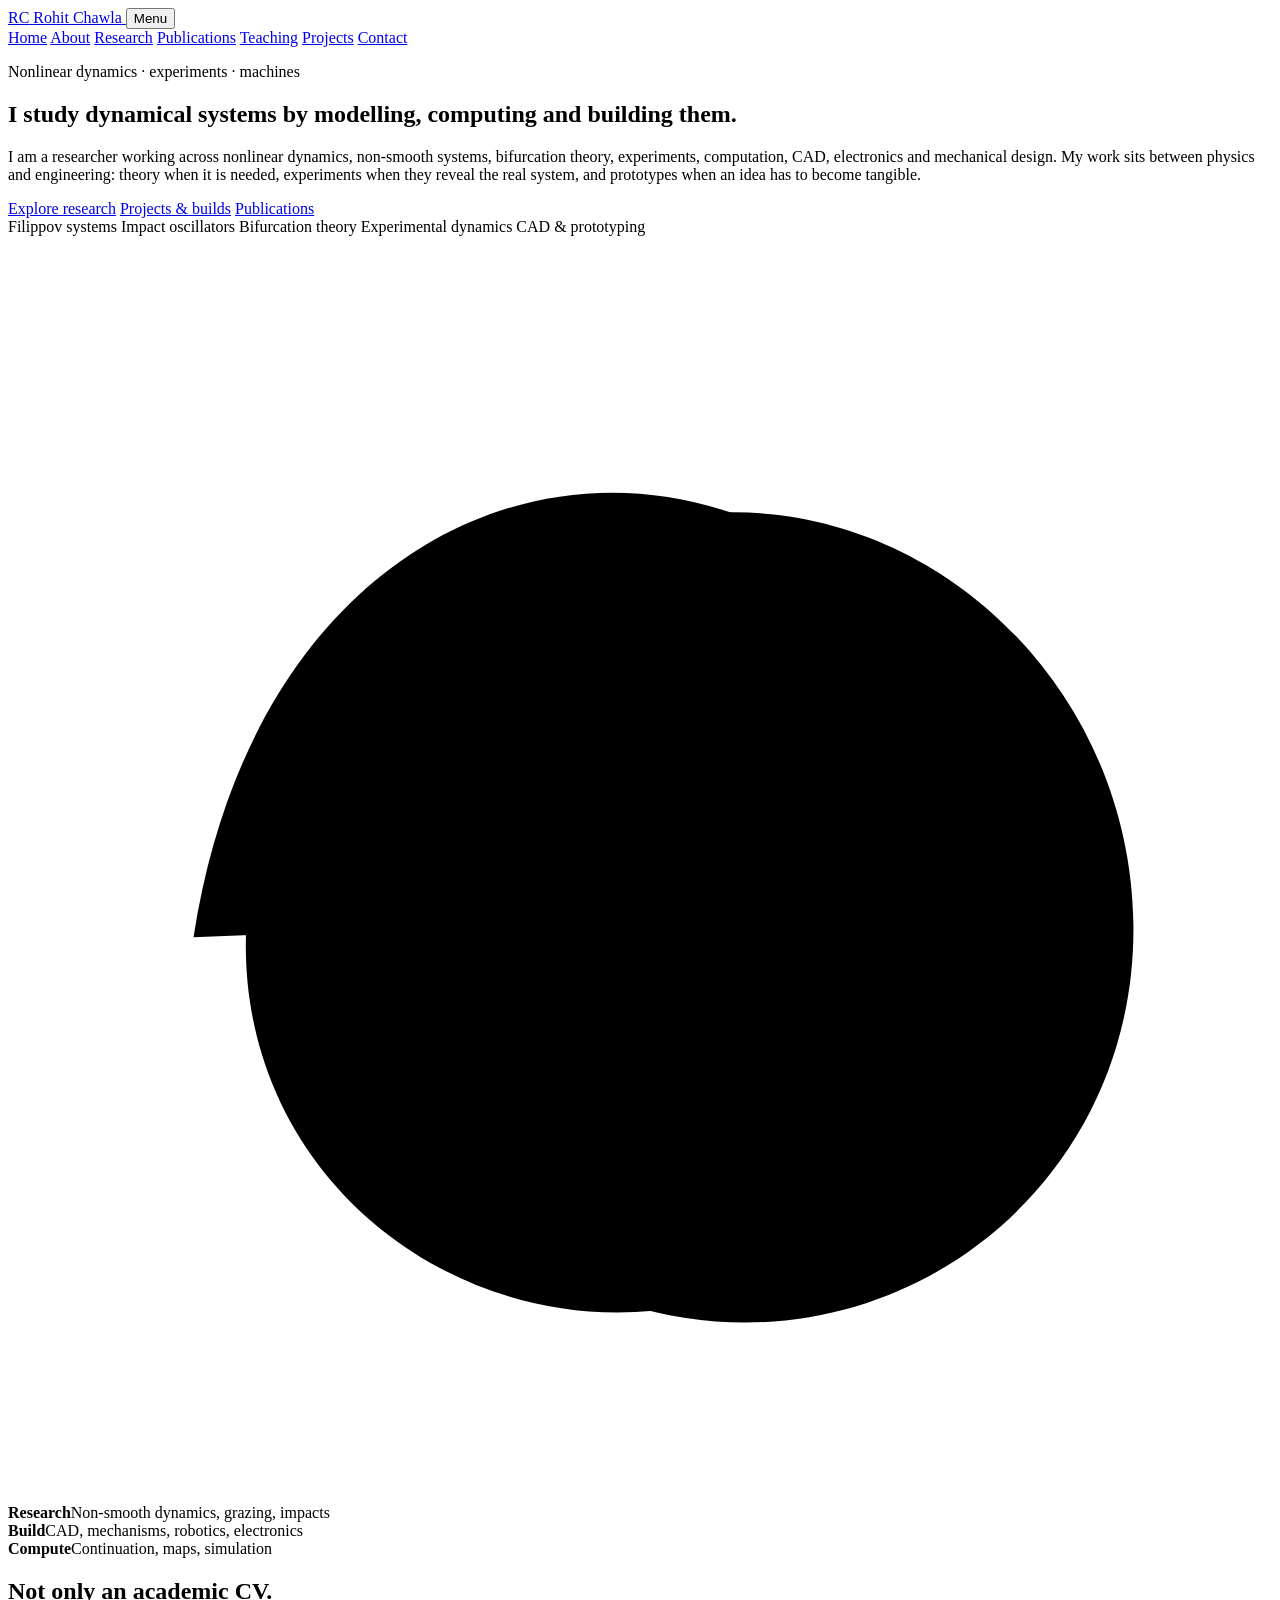
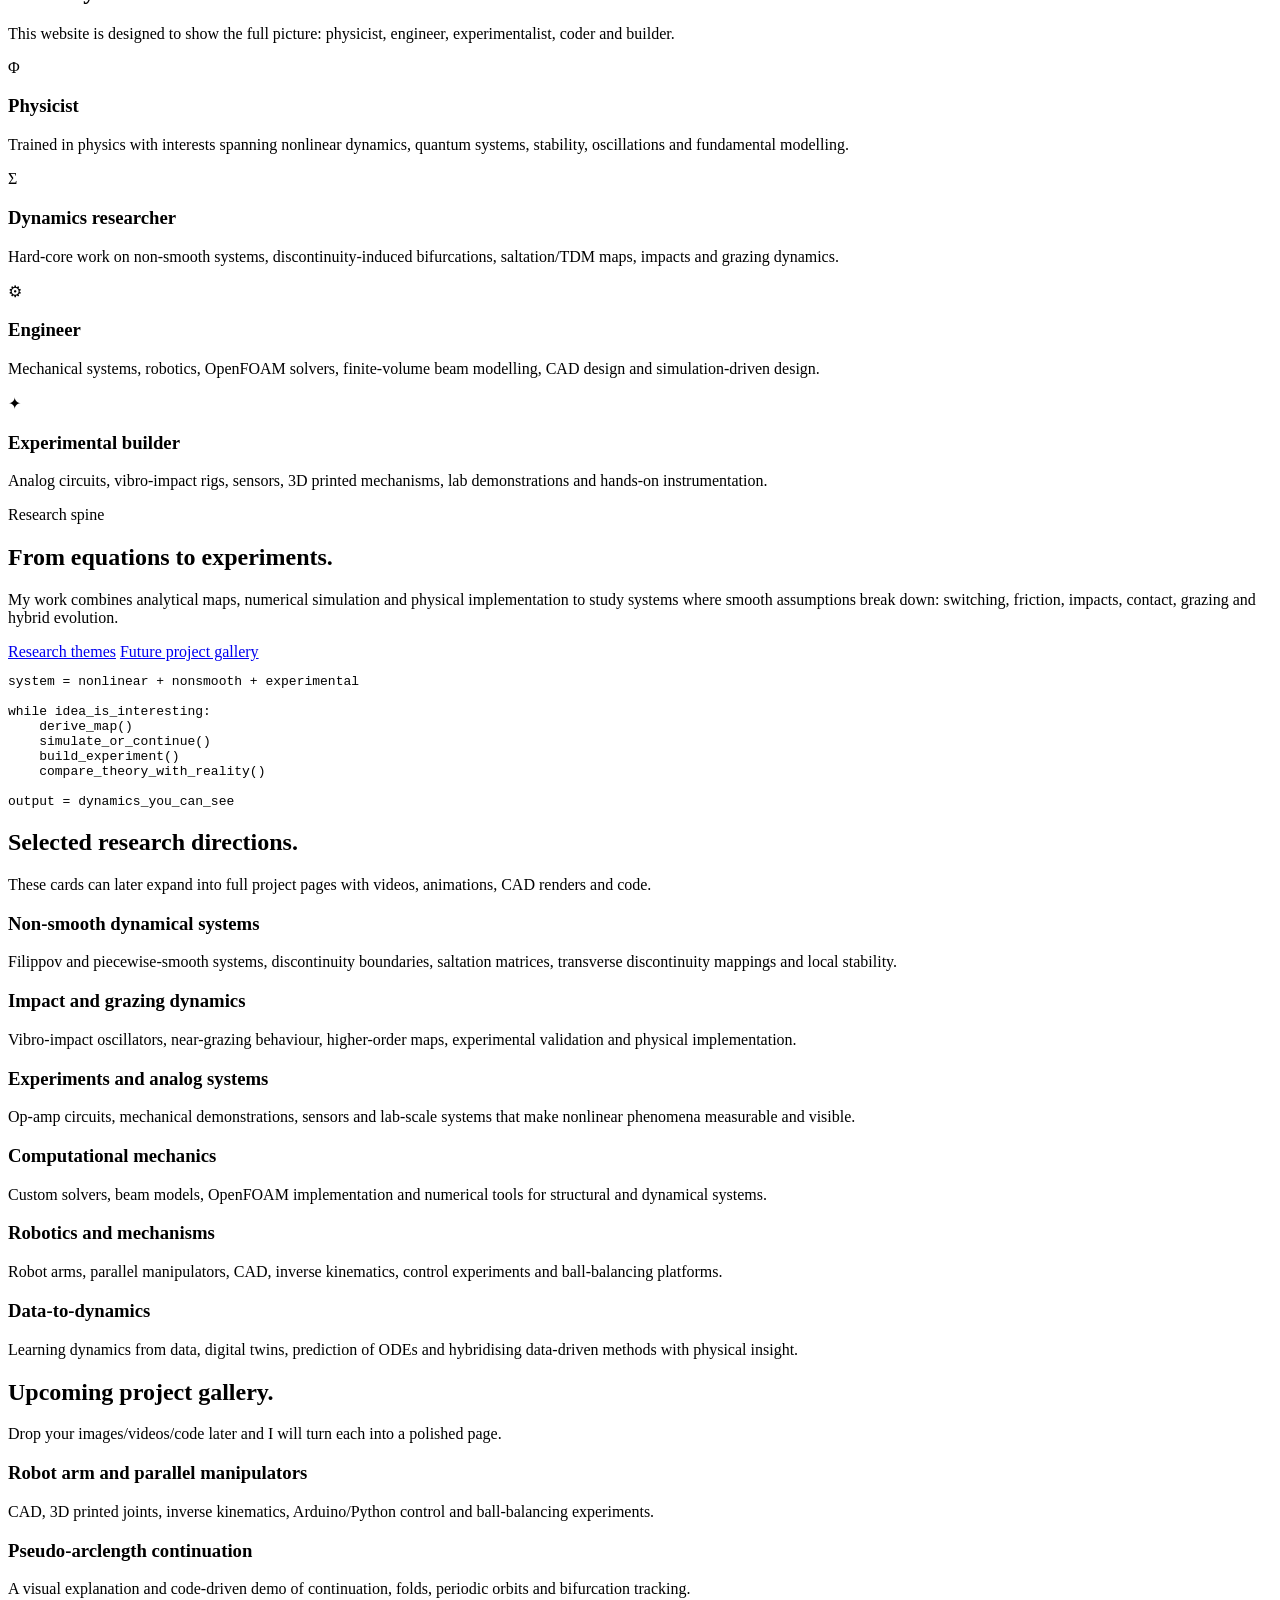
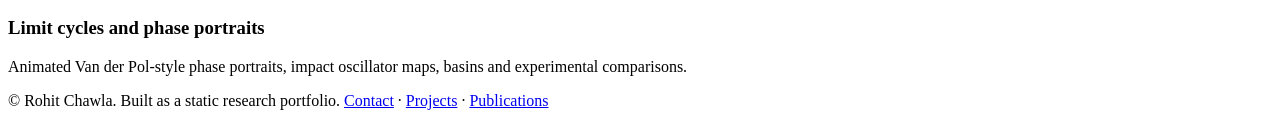
==== index.html @ d5d4ccb1 "Add files via upload" ====
<!doctype html>
<html lang="en">
<head>
  <meta charset="utf-8">
  <meta name="viewport" content="width=device-width, initial-scale=1">
  <title>Rohit Chawla | Nonlinear Dynamics, Experiments & Engineering</title>
  <meta name="description" content="Rohit Chawla — nonlinear dynamics, non-smooth systems, experiments, engineering and computational research.">
  <meta name="theme-color" content="#070a12">
  <link rel="preconnect" href="https://fonts.googleapis.com">
  <link rel="preconnect" href="https://fonts.gstatic.com" crossorigin>
  <link href="https://fonts.googleapis.com/css2?family=Inter:wght@400;500;650;750;850&display=swap" rel="stylesheet">
  <link rel="stylesheet" href="assets/css/style.css">
</head>
<body>
  <header class="site-header">
    <div class="nav-wrap">
      <a class="brand" href="index.html" aria-label="Rohit Chawla home">
        <span class="brand-mark">RC</span>
        <span>Rohit Chawla</span>
      </a>
      <button class="nav-toggle" aria-expanded="false" aria-label="Open navigation">Menu</button>
      <nav class="nav-links" aria-label="Primary navigation">
        <a href="index.html" class="active">Home</a>
<a href="about.html" class="">About</a>
<a href="research.html" class="">Research</a>
<a href="publications.html" class="">Publications</a>
<a href="teaching.html" class="">Teaching</a>
<a href="projects.html" class="">Projects</a>
<a href="contact.html" class="">Contact</a>
      </nav>
    </div>
  </header>

  <main>

    <section class="hero">
      <div class="container hero-grid">
        <div>
          <p class="eyebrow">Nonlinear dynamics · experiments · machines</p>
          <h1 class="hero-title-wide">I study dynamical systems by modelling, computing and building them.</h1>
          <p class="hero-subtitle">I am a researcher working across nonlinear dynamics, non-smooth systems, bifurcation theory, experiments, computation, CAD, electronics and mechanical design. My work sits between physics and engineering: theory when it is needed, experiments when they reveal the real system, and prototypes when an idea has to become tangible.</p>
          <div class="hero-actions">
            <a class="btn primary" href="research.html">Explore research</a>
            <a class="btn" href="projects.html">Projects & builds</a>
            <a class="btn" href="publications.html">Publications</a>
          </div>
          <div class="meta-row" aria-label="Research keywords">
            <span class="pill">Filippov systems</span>
            <span class="pill">Impact oscillators</span>
            <span class="pill">Bifurcation theory</span>
            <span class="pill">Experimental dynamics</span>
            <span class="pill">CAD & prototyping</span>
          </div>
        </div>
        <div class="visual-card" aria-hidden="true">
          <svg class="phase-svg" viewBox="0 0 620 620" role="img" aria-label="Animated phase portrait illustration">
  <defs>
    <linearGradient id="phaseGradient" x1="0" y1="0" x2="1" y2="1">
      <stop offset="0%" stop-color="#7ce7d3"/>
      <stop offset="55%" stop-color="#8ea7ff"/>
      <stop offset="100%" stop-color="#ffb86b"/>
    </linearGradient>
  </defs>
  <path class="phase-path" d="M91,344 C126,116 331,64 448,201 C589,366 433,570 236,494 C88,437 156,257 298,252 C450,247 505,409 388,479 C260,556 126,421 190,292 C266,139 489,151 537,326" />
  <path class="phase-path two" d="M125,328 C150,192 266,123 378,168 C512,222 521,404 415,487 C284,589 99,488 118,325 C137,160 336,81 474,185" />
  <path class="phase-path three" d="M203,430 C134,323 181,178 304,143 C428,107 550,206 552,337 C554,470 429,563 303,524 C178,485 128,334 203,230" />
</svg>
          <div class="float-note one"><strong>Research</strong>Non-smooth dynamics, grazing, impacts</div>
          <div class="float-note two"><strong>Build</strong>CAD, mechanisms, robotics, electronics</div>
          <div class="float-note three"><strong>Compute</strong>Continuation, maps, simulation</div>
        </div>
      </div>
    </section>

    <section class="section tight">
      <div class="container">
        <div class="section-head">
          <h2>Not only an academic CV.</h2>
          <p>This website is designed to show the full picture: physicist, engineer, experimentalist, coder and builder.</p>
        </div>
        <div class="grid four">
          <article class="card"><div class="icon">Φ</div><h3>Physicist</h3><p>Trained in physics with interests spanning nonlinear dynamics, quantum systems, stability, oscillations and fundamental modelling.</p></article>
          <article class="card"><div class="icon">Σ</div><h3>Dynamics researcher</h3><p>Hard-core work on non-smooth systems, discontinuity-induced bifurcations, saltation/TDM maps, impacts and grazing dynamics.</p></article>
          <article class="card"><div class="icon">⚙</div><h3>Engineer</h3><p>Mechanical systems, robotics, OpenFOAM solvers, finite-volume beam modelling, CAD design and simulation-driven design.</p></article>
          <article class="card"><div class="icon">✦</div><h3>Experimental builder</h3><p>Analog circuits, vibro-impact rigs, sensors, 3D printed mechanisms, lab demonstrations and hands-on instrumentation.</p></article>
        </div>
      </div>
    </section>

    <section class="section">
      <div class="container split-card">
        <div>
          <p class="eyebrow">Research spine</p>
          <h2>From equations to experiments.</h2>
          <p>My work combines analytical maps, numerical simulation and physical implementation to study systems where smooth assumptions break down: switching, friction, impacts, contact, grazing and hybrid evolution.</p>
          <div class="hero-actions">
            <a class="btn small primary" href="research.html">Research themes</a>
            <a class="btn small" href="projects.html">Future project gallery</a>
          </div>
        </div>
        <div class="panel code-window">
          <div class="bar"><span class="dot"></span><span class="dot"></span><span class="dot"></span></div>
<pre><span class="accent">system</span> = nonlinear + nonsmooth + experimental

while idea_is_interesting:
    derive_map()
    simulate_or_continue()
    build_experiment()
    compare_theory_with_reality()

<span class="warm">output</span> = dynamics_you_can_see</pre>
        </div>
      </div>
    </section>

    <section class="section">
      <div class="container">
        <div class="section-head">
          <h2>Selected research directions.</h2>
          <p>These cards can later expand into full project pages with videos, animations, CAD renders and code.</p>
        </div>
        <div class="grid three">
          <article class="card"><h3>Non-smooth dynamical systems</h3><p>Filippov and piecewise-smooth systems, discontinuity boundaries, saltation matrices, transverse discontinuity mappings and local stability.</p></article>
          <article class="card"><h3>Impact and grazing dynamics</h3><p>Vibro-impact oscillators, near-grazing behaviour, higher-order maps, experimental validation and physical implementation.</p></article>
          <article class="card"><h3>Experiments and analog systems</h3><p>Op-amp circuits, mechanical demonstrations, sensors and lab-scale systems that make nonlinear phenomena measurable and visible.</p></article>
          <article class="card"><h3>Computational mechanics</h3><p>Custom solvers, beam models, OpenFOAM implementation and numerical tools for structural and dynamical systems.</p></article>
          <article class="card"><h3>Robotics and mechanisms</h3><p>Robot arms, parallel manipulators, CAD, inverse kinematics, control experiments and ball-balancing platforms.</p></article>
          <article class="card"><h3>Data-to-dynamics</h3><p>Learning dynamics from data, digital twins, prediction of ODEs and hybridising data-driven methods with physical insight.</p></article>
        </div>
      </div>
    </section>

    <section class="section tight">
      <div class="container">
        <div class="section-head">
          <h2>Upcoming project gallery.</h2>
          <p>Drop your images/videos/code later and I will turn each into a polished page.</p>
        </div>
        <div class="grid three">
          <article class="card"><h3>Robot arm and parallel manipulators</h3><p>CAD, 3D printed joints, inverse kinematics, Arduino/Python control and ball-balancing experiments.</p></article>
          <article class="card"><h3>Pseudo-arclength continuation</h3><p>A visual explanation and code-driven demo of continuation, folds, periodic orbits and bifurcation tracking.</p></article>
          <article class="card"><h3>Limit cycles and phase portraits</h3><p>Animated Van der Pol-style phase portraits, impact oscillator maps, basins and experimental comparisons.</p></article>
        </div>
      </div>
    </section>

  </main>

  <footer class="footer">
    <div class="container">
      <span>© <span data-year></span> Rohit Chawla. Built as a static research portfolio.</span>
      <span><a href="contact.html">Contact</a> · <a href="projects.html">Projects</a> · <a href="publications.html">Publications</a></span>
    </div>
  </footer>
  <script src="assets/js/main.js"></script>
</body>
</html>
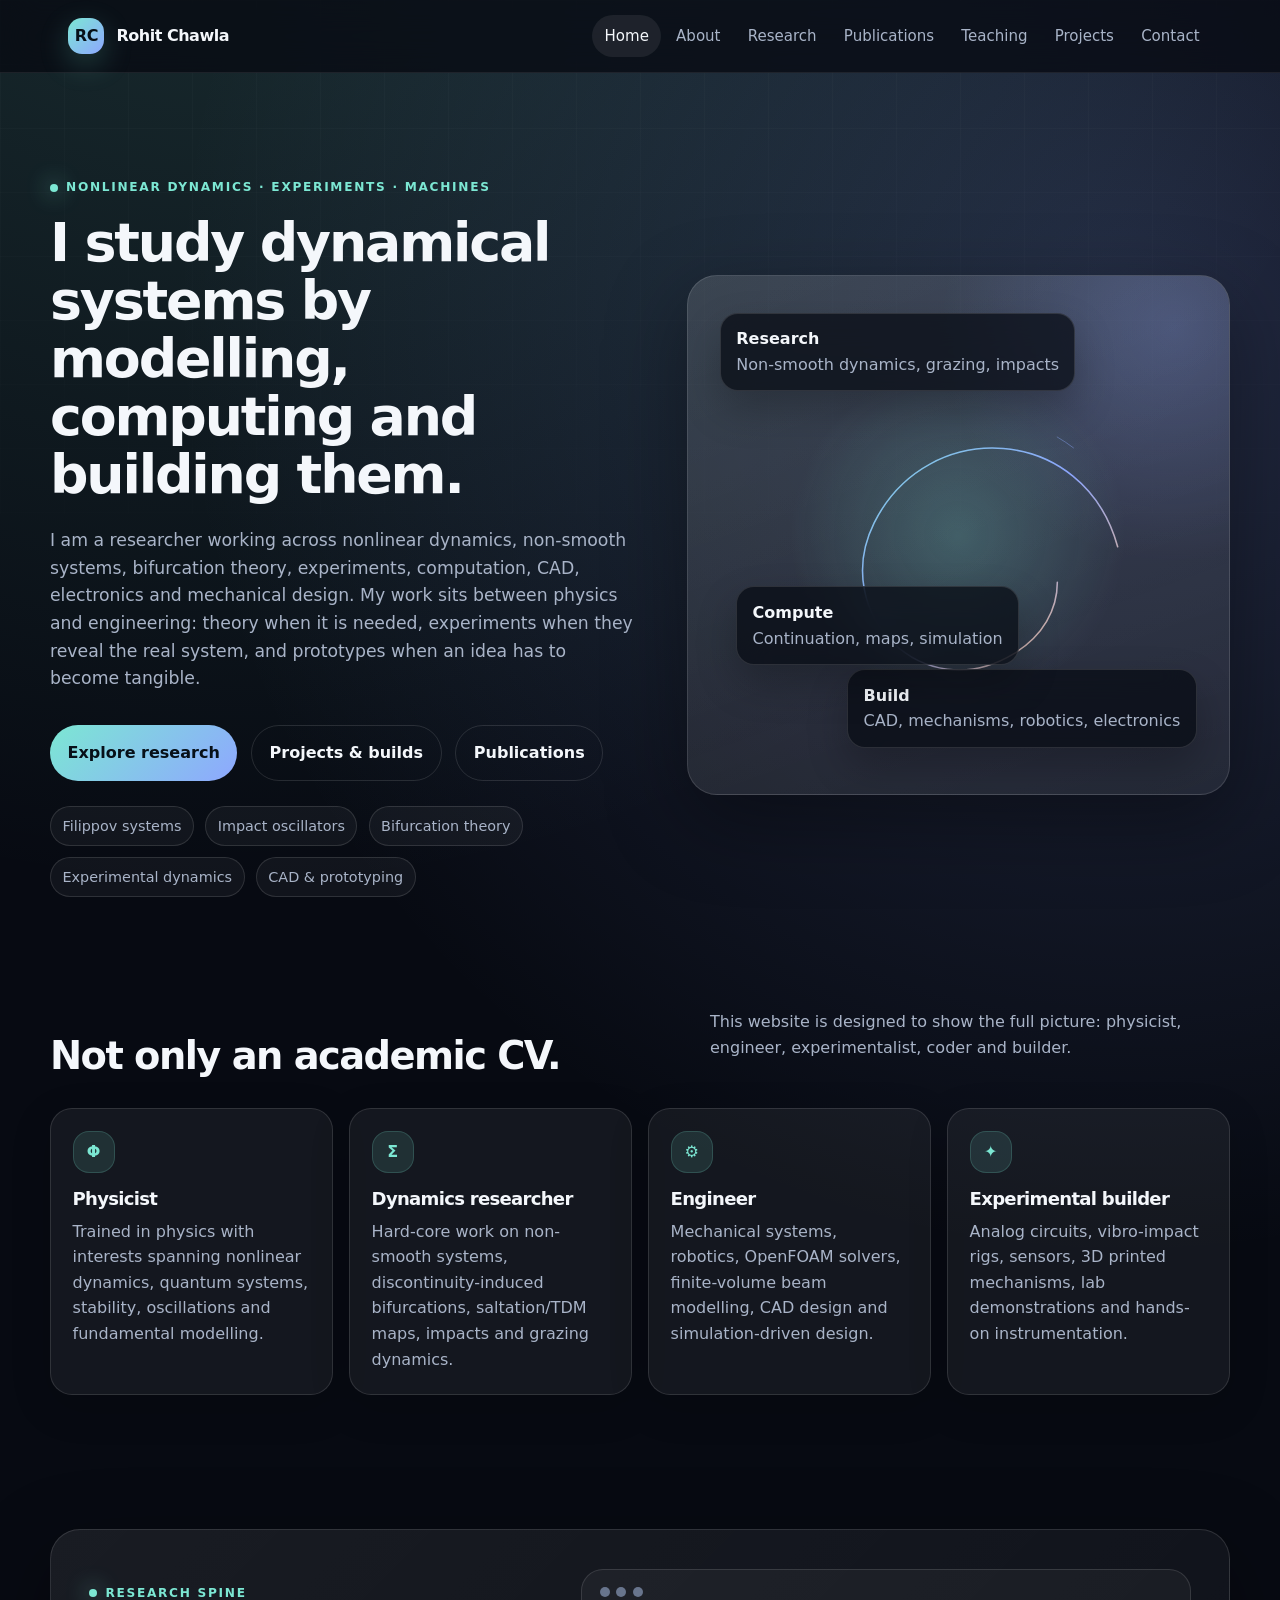
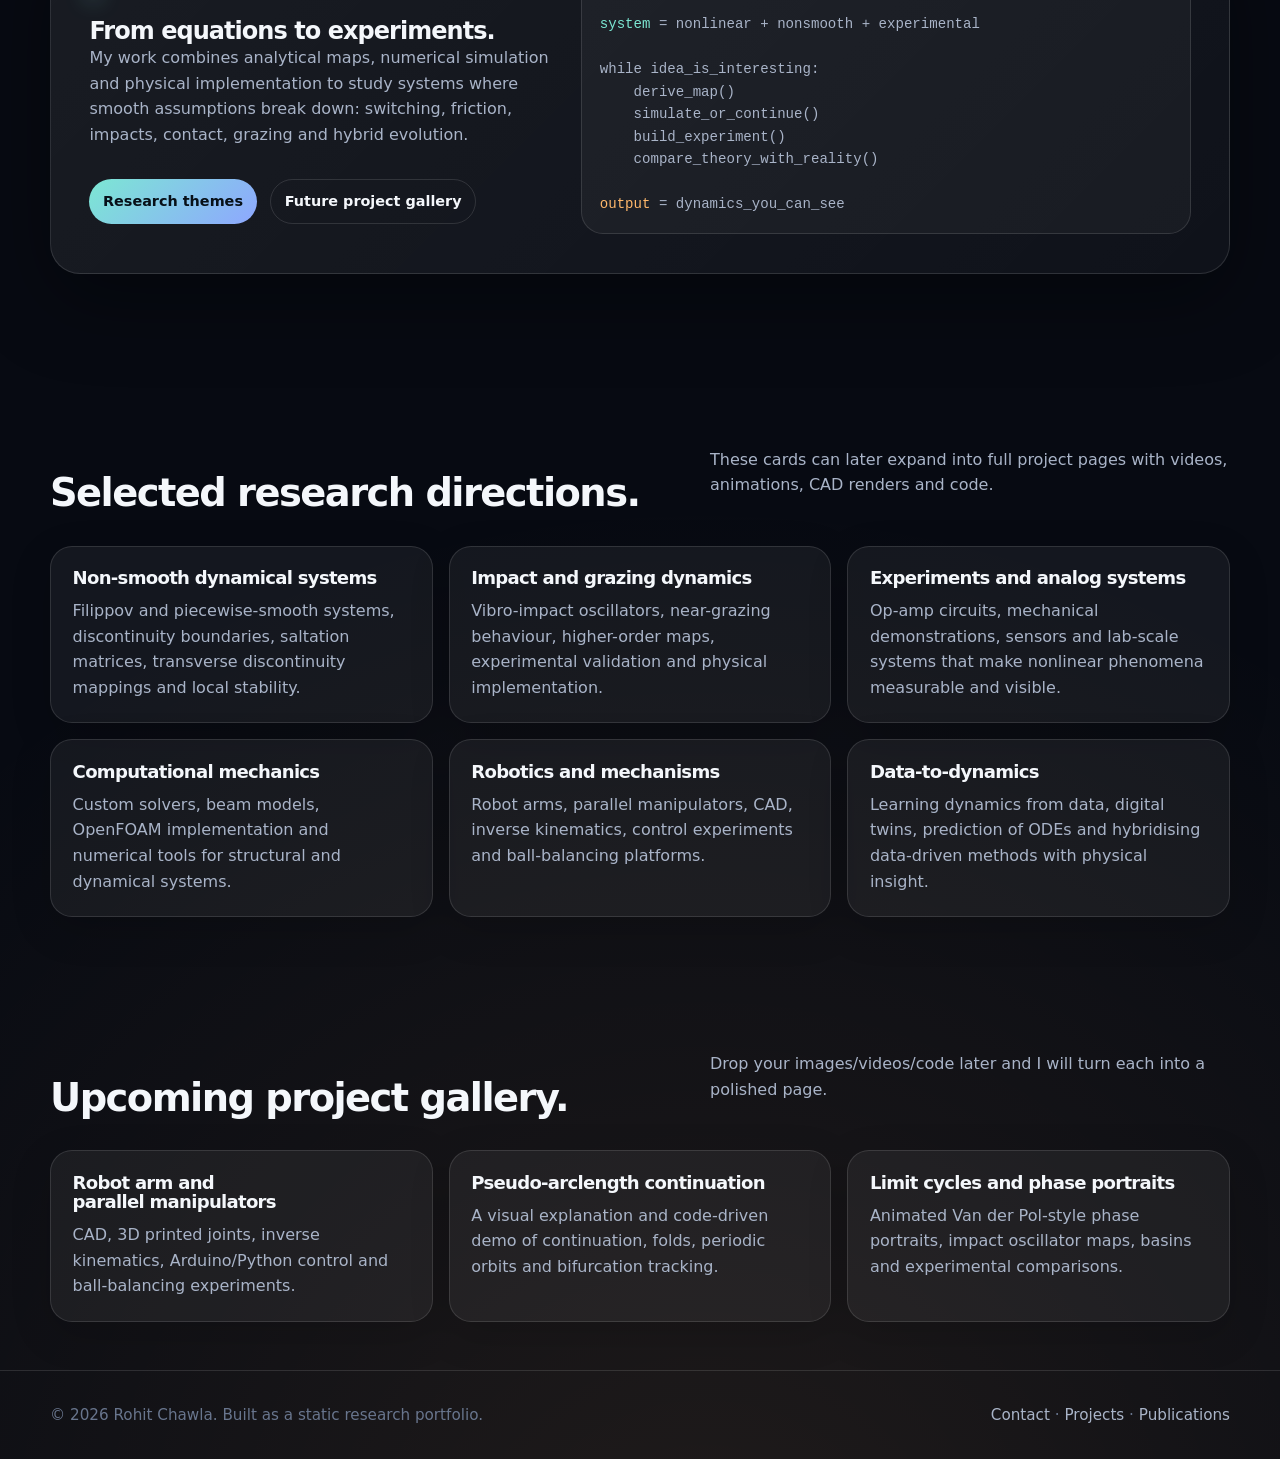
==== commit 8a37f094: "Update title in index.html to include 'Hello World!!!'" ====
--- a/index.html
+++ b/index.html
@@ -3,7 +3,7 @@
 <head>
   <meta charset="utf-8">
   <meta name="viewport" content="width=device-width, initial-scale=1">
-  <title>Rohit Chawla | Nonlinear Dynamics, Experiments & Engineering</title>
+  <title>Hello World!!! Rohit Chawla | Nonlinear Dynamics, Experiments & Engineering</title>
   <meta name="description" content="Rohit Chawla — nonlinear dynamics, non-smooth systems, experiments, engineering and computational research.">
   <meta name="theme-color" content="#070a12">
   <link rel="preconnect" href="https://fonts.googleapis.com">
--- a/assets/css/style.css
+++ b/assets/css/style.css
@@ -0,0 +1,511 @@
+:root {
+  --bg: #070a12;
+  --bg-soft: #0d1324;
+  --bg-card: rgba(255,255,255,0.055);
+  --bg-card-strong: rgba(255,255,255,0.085);
+  --text: #f4f7fb;
+  --muted: #a9b4c8;
+  --faint: #68758d;
+  --line: rgba(255,255,255,0.12);
+  --line-strong: rgba(255,255,255,0.20);
+  --accent: #7ce7d3;
+  --accent-2: #8ea7ff;
+  --accent-3: #ffb86b;
+  --danger: #ff7b8a;
+  --shadow: 0 26px 80px rgba(0,0,0,0.36);
+  --radius-xl: 30px;
+  --radius-lg: 22px;
+  --radius-md: 16px;
+  --max: 1180px;
+}
+
+* { box-sizing: border-box; }
+
+html { scroll-behavior: smooth; }
+
+body {
+  margin: 0;
+  font-family: Inter, ui-sans-serif, system-ui, -apple-system, BlinkMacSystemFont, "Segoe UI", sans-serif;
+  color: var(--text);
+  background:
+    radial-gradient(circle at 18% -10%, rgba(124,231,211,0.18), transparent 34%),
+    radial-gradient(circle at 88% 10%, rgba(142,167,255,0.20), transparent 32%),
+    radial-gradient(circle at 55% 105%, rgba(255,184,107,0.10), transparent 34%),
+    var(--bg);
+  line-height: 1.6;
+  min-height: 100vh;
+}
+
+body::before {
+  content: "";
+  position: fixed;
+  inset: 0;
+  pointer-events: none;
+  background-image:
+    linear-gradient(rgba(255,255,255,0.028) 1px, transparent 1px),
+    linear-gradient(90deg, rgba(255,255,255,0.028) 1px, transparent 1px);
+  background-size: 64px 64px;
+  mask-image: linear-gradient(to bottom, rgba(0,0,0,0.8), transparent 78%);
+  z-index: -1;
+}
+
+img, video { max-width: 100%; }
+
+a { color: inherit; text-decoration: none; }
+
+p { color: var(--muted); margin: 0 0 1rem; }
+
+strong { color: var(--text); }
+
+.site-header {
+  position: sticky;
+  top: 0;
+  z-index: 50;
+  backdrop-filter: blur(18px);
+  background: rgba(7,10,18,0.76);
+  border-bottom: 1px solid rgba(255,255,255,0.08);
+}
+
+.nav-wrap {
+  max-width: var(--max);
+  margin: 0 auto;
+  padding: 0.95rem 1.15rem;
+  display: flex;
+  align-items: center;
+  justify-content: space-between;
+  gap: 1.5rem;
+}
+
+.brand {
+  display: inline-flex;
+  align-items: center;
+  gap: 0.75rem;
+  font-weight: 800;
+  letter-spacing: -0.03em;
+}
+
+.brand-mark {
+  width: 36px;
+  height: 36px;
+  display: grid;
+  place-items: center;
+  border-radius: 14px;
+  color: #071018;
+  background: linear-gradient(135deg, var(--accent), var(--accent-2));
+  box-shadow: 0 10px 30px rgba(124,231,211,0.22);
+}
+
+.nav-links {
+  display: flex;
+  align-items: center;
+  gap: 0.2rem;
+  font-size: 0.94rem;
+}
+
+.nav-links a {
+  padding: 0.55rem 0.75rem;
+  border-radius: 999px;
+  color: var(--muted);
+  transition: 180ms ease;
+}
+
+.nav-links a:hover,
+.nav-links a.active {
+  color: var(--text);
+  background: rgba(255,255,255,0.075);
+}
+
+.nav-toggle {
+  display: none;
+  border: 1px solid var(--line);
+  color: var(--text);
+  background: transparent;
+  border-radius: 12px;
+  padding: 0.6rem 0.75rem;
+}
+
+main { overflow: hidden; }
+
+.container {
+  width: min(calc(100% - 2rem), var(--max));
+  margin: 0 auto;
+}
+
+.section { padding: 5.4rem 0; }
+.section.tight { padding: 3rem 0; }
+
+.hero {
+  padding: 6.3rem 0 4rem;
+}
+
+.hero-grid {
+  display: grid;
+  grid-template-columns: minmax(0, 1.04fr) minmax(360px, 0.96fr);
+  gap: 3rem;
+  align-items: center;
+}
+
+.eyebrow {
+  display: inline-flex;
+  align-items: center;
+  gap: 0.5rem;
+  color: var(--accent);
+  text-transform: uppercase;
+  letter-spacing: 0.14em;
+  font-weight: 800;
+  font-size: 0.76rem;
+  margin-bottom: 1rem;
+}
+
+.eyebrow::before {
+  content: "";
+  width: 8px;
+  height: 8px;
+  border-radius: 50%;
+  background: var(--accent);
+  box-shadow: 0 0 22px var(--accent);
+}
+
+h1, h2, h3 {
+  line-height: 1.08;
+  margin: 0;
+  letter-spacing: -0.04em;
+  text-wrap: balance;
+}
+
+h1 {
+  font-size: clamp(2.05rem, 4.2vw, 4.05rem);
+  max-width: 14ch;
+}
+
+.hero-title-wide {
+  max-width: 16.5ch;
+}
+
+.hero-subtitle {
+  max-width: 740px;
+  margin-top: 1.45rem;
+  font-size: clamp(1rem, 1.35vw, 1.16rem);
+}
+
+.hero-actions {
+  display: flex;
+  flex-wrap: wrap;
+  gap: 0.85rem;
+  margin-top: 2rem;
+}
+
+.btn {
+  display: inline-flex;
+  align-items: center;
+  justify-content: center;
+  gap: 0.55rem;
+  padding: 0.88rem 1.1rem;
+  border-radius: 999px;
+  border: 1px solid var(--line);
+  color: var(--text);
+  font-weight: 750;
+  transition: transform 180ms ease, background 180ms ease, border-color 180ms ease;
+}
+
+.btn:hover { transform: translateY(-2px); border-color: var(--line-strong); background: rgba(255,255,255,0.06); }
+.btn.primary { background: linear-gradient(135deg, var(--accent), var(--accent-2)); color: #071018; border: 0; }
+.btn.small { padding: 0.6rem 0.85rem; font-size: 0.9rem; }
+
+.meta-row {
+  display: flex;
+  flex-wrap: wrap;
+  gap: 0.7rem;
+  margin-top: 1.6rem;
+}
+
+.pill {
+  color: var(--muted);
+  border: 1px solid var(--line);
+  background: rgba(255,255,255,0.045);
+  border-radius: 999px;
+  padding: 0.46rem 0.72rem;
+  font-size: 0.9rem;
+}
+
+.visual-card {
+  position: relative;
+  min-height: 520px;
+  border: 1px solid var(--line);
+  border-radius: var(--radius-xl);
+  background:
+    linear-gradient(160deg, rgba(255,255,255,0.10), rgba(255,255,255,0.035)),
+    rgba(255,255,255,0.035);
+  box-shadow: var(--shadow);
+  overflow: hidden;
+}
+
+.visual-card::before {
+  content: "";
+  position: absolute;
+  inset: -30%;
+  background:
+    radial-gradient(circle, rgba(124,231,211,0.22), transparent 28%),
+    radial-gradient(circle at 75% 25%, rgba(142,167,255,0.22), transparent 26%);
+  animation: drift 12s ease-in-out infinite alternate;
+}
+
+@keyframes drift { from { transform: translate(-4%, -2%) rotate(0deg); } to { transform: translate(3%, 4%) rotate(12deg); } }
+
+.phase-svg {
+  position: absolute;
+  inset: 8%;
+  width: 84%;
+  height: 84%;
+  opacity: 0.98;
+}
+
+.phase-path {
+  fill: none;
+  stroke-linecap: round;
+  stroke-linejoin: round;
+  stroke-width: 2.2;
+  stroke: url(#phaseGradient);
+  stroke-dasharray: 1600;
+  stroke-dashoffset: 1600;
+  animation: draw 4.8s ease-in-out infinite alternate;
+}
+
+.phase-path.two { animation-delay: 0.5s; opacity: 0.45; stroke-width: 1.4; }
+.phase-path.three { animation-delay: 0.9s; opacity: 0.35; stroke-width: 1.2; }
+
+@keyframes draw { to { stroke-dashoffset: 0; } }
+
+.float-note {
+  position: absolute;
+  border: 1px solid var(--line);
+  background: rgba(6,10,18,0.72);
+  backdrop-filter: blur(16px);
+  border-radius: 18px;
+  padding: 0.8rem 0.95rem;
+  color: var(--muted);
+  box-shadow: 0 18px 40px rgba(0,0,0,0.24);
+}
+.float-note strong { display: block; color: var(--text); }
+.float-note.one { left: 6%; top: 7%; }
+.float-note.two { right: 6%; bottom: 9%; }
+.float-note.three { left: 9%; bottom: 25%; }
+
+.section-head {
+  display: flex;
+  justify-content: space-between;
+  gap: 2rem;
+  align-items: end;
+  margin-bottom: 2rem;
+}
+
+.section-head h2 {
+  font-size: clamp(1.65rem, 3vw, 2.85rem);
+  max-width: 700px;
+}
+
+.section-head p { max-width: 520px; }
+
+.grid {
+  display: grid;
+  gap: 1rem;
+}
+.grid.two { grid-template-columns: repeat(2, minmax(0, 1fr)); }
+.grid.three { grid-template-columns: repeat(3, minmax(0, 1fr)); }
+.grid.four { grid-template-columns: repeat(4, minmax(0, 1fr)); }
+
+.card {
+  border: 1px solid var(--line);
+  border-radius: var(--radius-lg);
+  background: var(--bg-card);
+  padding: 1.35rem;
+  box-shadow: 0 12px 40px rgba(0,0,0,0.16);
+}
+
+.card:hover { border-color: rgba(124,231,211,0.26); background: var(--bg-card-strong); }
+
+.card h3 { font-size: 1.13rem; margin-bottom: 0.65rem; }
+.card p:last-child { margin-bottom: 0; }
+
+.icon {
+  width: 42px;
+  height: 42px;
+  display: grid;
+  place-items: center;
+  border-radius: 16px;
+  margin-bottom: 1rem;
+  background: rgba(124,231,211,0.12);
+  color: var(--accent);
+  border: 1px solid rgba(124,231,211,0.18);
+  font-weight: 900;
+}
+
+.split-card {
+  display: grid;
+  grid-template-columns: 0.86fr 1.14fr;
+  gap: 2rem;
+  align-items: center;
+  border: 1px solid var(--line);
+  border-radius: var(--radius-xl);
+  background: linear-gradient(135deg, rgba(255,255,255,0.075), rgba(255,255,255,0.035));
+  padding: clamp(1.35rem, 3vw, 2.4rem);
+  box-shadow: var(--shadow);
+}
+
+.panel {
+  border: 1px solid var(--line);
+  background: rgba(255,255,255,0.04);
+  border-radius: var(--radius-lg);
+  padding: 1.1rem;
+}
+
+.code-window {
+  font-family: "SFMono-Regular", Consolas, "Liberation Mono", Menlo, monospace;
+  font-size: 0.88rem;
+  color: #d9e7ff;
+  overflow: hidden;
+}
+
+.code-window .bar {
+  display: flex;
+  gap: 0.4rem;
+  margin-bottom: 1rem;
+}
+.code-window .dot { width: 10px; height: 10px; border-radius: 50%; background: var(--faint); }
+.code-window pre { margin: 0; white-space: pre-wrap; color: var(--muted); }
+.code-window .accent { color: var(--accent); }
+.code-window .warm { color: var(--accent-3); }
+
+.timeline {
+  position: relative;
+  display: grid;
+  gap: 1rem;
+}
+
+.timeline::before {
+  content: "";
+  position: absolute;
+  left: 15px;
+  top: 8px;
+  bottom: 8px;
+  width: 1px;
+  background: var(--line);
+}
+
+.timeline-item {
+  position: relative;
+  padding-left: 3.2rem;
+}
+.timeline-item::before {
+  content: "";
+  position: absolute;
+  left: 8px;
+  top: 0.6rem;
+  width: 15px;
+  height: 15px;
+  border-radius: 50%;
+  background: var(--accent);
+  box-shadow: 0 0 24px rgba(124,231,211,0.45);
+}
+.timeline-item span { color: var(--accent); font-size: 0.85rem; font-weight: 800; text-transform: uppercase; letter-spacing: 0.1em; }
+.timeline-item h3 { margin: 0.25rem 0 0.45rem; }
+
+.page-hero {
+  padding: 4.5rem 0 2.2rem;
+}
+.page-hero h1 { max-width: 920px; }
+.page-hero p { max-width: 820px; font-size: 1.05rem; margin-top: 1rem; }
+
+.list-clean {
+  display: grid;
+  gap: 0.85rem;
+  padding: 0;
+  margin: 1rem 0 0;
+  list-style: none;
+}
+.list-clean li {
+  border: 1px solid var(--line);
+  border-radius: var(--radius-md);
+  padding: 0.95rem 1rem;
+  color: var(--muted);
+  background: rgba(255,255,255,0.035);
+}
+
+.pub {
+  display: grid;
+  gap: 0.45rem;
+}
+.pub-title { color: var(--text); font-weight: 800; font-size: 1rem; }
+.pub-meta { color: var(--faint); font-size: 0.95rem; }
+.pub-tags { display: flex; flex-wrap: wrap; gap: 0.45rem; margin-top: 0.4rem; }
+.tag { color: var(--accent); border: 1px solid rgba(124,231,211,0.2); border-radius: 999px; padding: 0.25rem 0.55rem; font-size: 0.78rem; background: rgba(124,231,211,0.07); }
+
+.media-placeholder {
+  min-height: 260px;
+  display: grid;
+  place-items: center;
+  text-align: center;
+  border: 1px dashed rgba(255,255,255,0.22);
+  border-radius: var(--radius-lg);
+  background:
+    radial-gradient(circle at 50% 25%, rgba(124,231,211,0.12), transparent 36%),
+    rgba(255,255,255,0.035);
+  color: var(--muted);
+}
+
+.media-placeholder strong { display: block; font-size: 1.1rem; margin-bottom: 0.35rem; }
+
+.contact-card {
+  max-width: 760px;
+}
+
+.footer {
+  border-top: 1px solid var(--line);
+  padding: 2rem 0;
+  color: var(--faint);
+  font-size: 0.95rem;
+}
+.footer .container {
+  display: flex;
+  align-items: center;
+  justify-content: space-between;
+  flex-wrap: wrap;
+  gap: 1rem;
+}
+.footer a { color: var(--muted); }
+
+@media (max-width: 980px) {
+  .hero-grid, .split-card { grid-template-columns: 1fr; }
+  .visual-card { min-height: 430px; }
+  .grid.three, .grid.four { grid-template-columns: repeat(2, minmax(0, 1fr)); }
+  .section-head { display: block; }
+  .section-head p { margin-top: 1rem; }
+}
+
+@media (max-width: 760px) {
+  .nav-toggle { display: inline-flex; }
+  .nav-links {
+    display: none;
+    position: absolute;
+    top: 64px;
+    left: 1rem;
+    right: 1rem;
+    flex-direction: column;
+    align-items: stretch;
+    padding: 0.75rem;
+    border: 1px solid var(--line);
+    border-radius: 18px;
+    background: rgba(7,10,18,0.96);
+  }
+  .nav-links.open { display: flex; }
+  .nav-links a { border-radius: 12px; }
+  .grid.two, .grid.three, .grid.four { grid-template-columns: 1fr; }
+  .hero { padding-top: 4rem; }
+  h1 { max-width: 100%; }
+  .visual-card { min-height: 360px; }
+  .float-note { font-size: 0.82rem; }
+  .float-note.three { display: none; }
+  .section { padding: 3.6rem 0; }
+}
+
+.external-note { color: var(--faint); font-size: 0.92rem; margin-top: 0.8rem; }
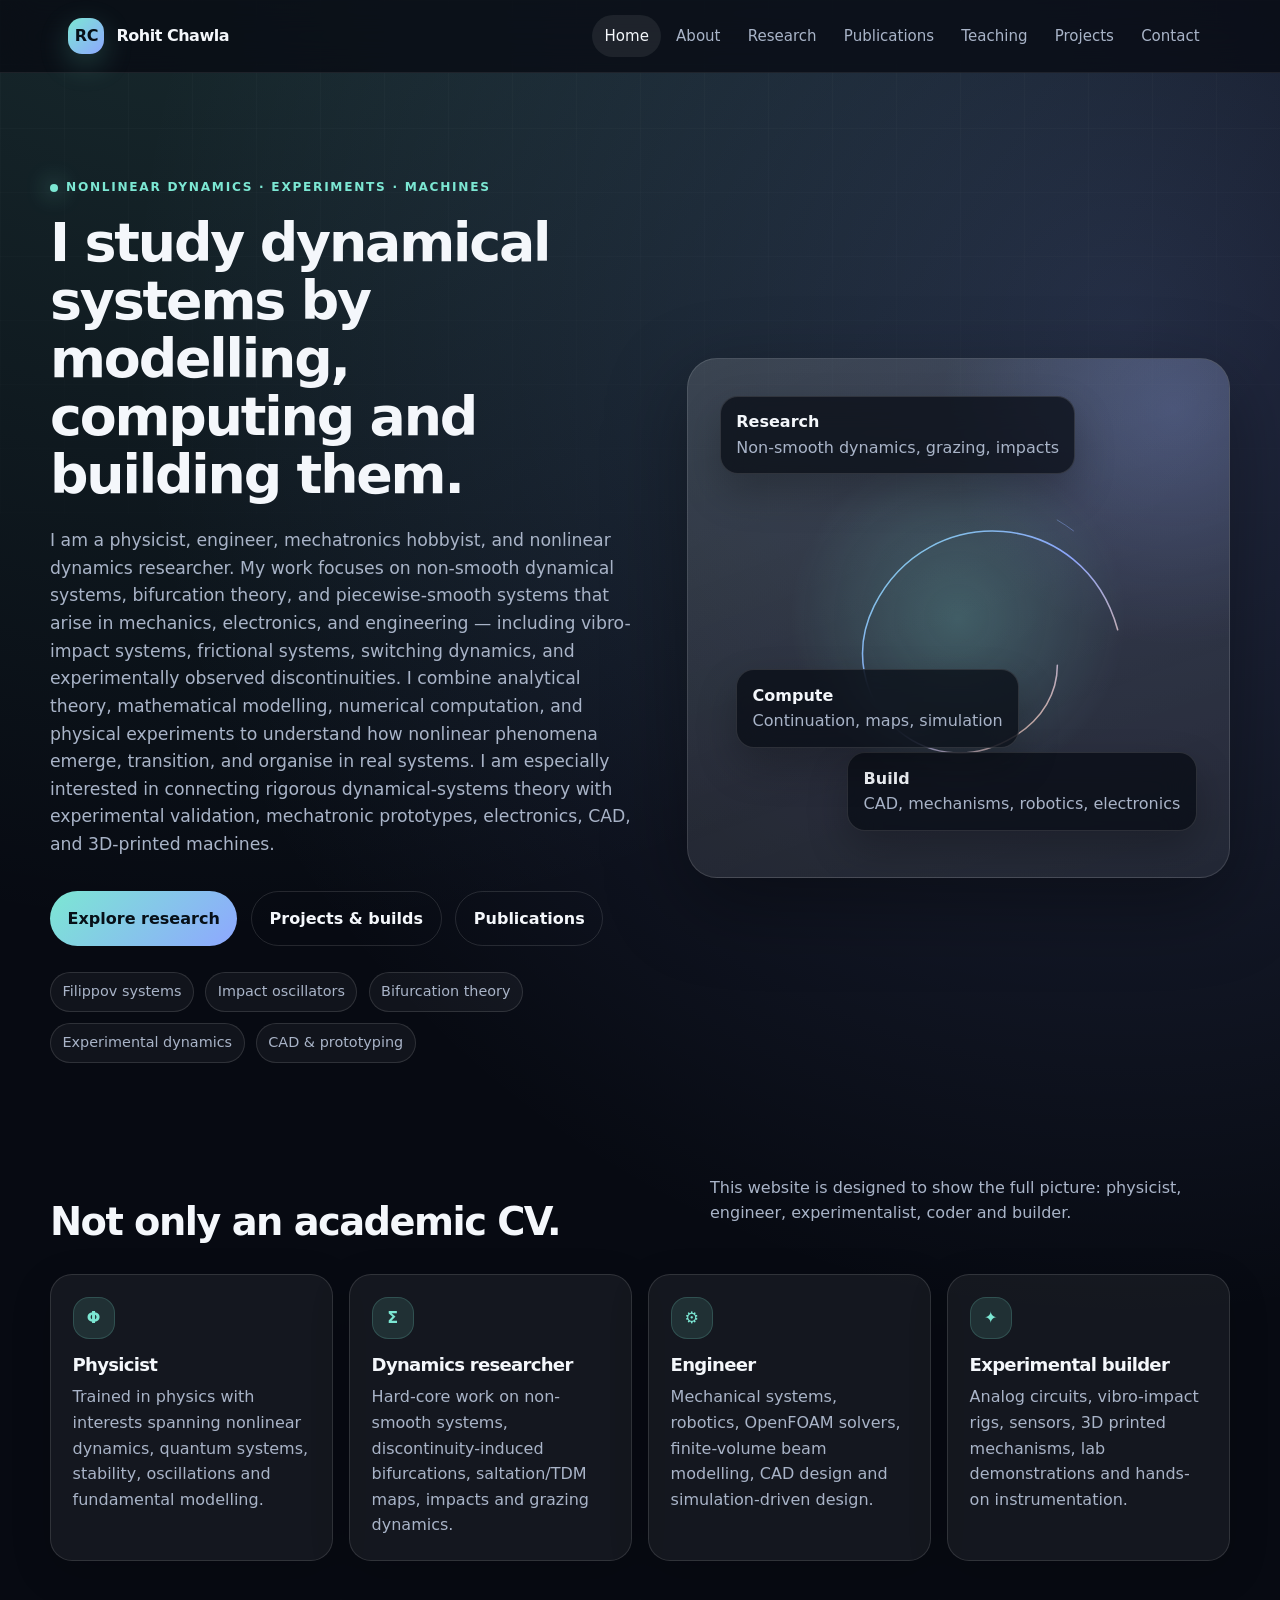
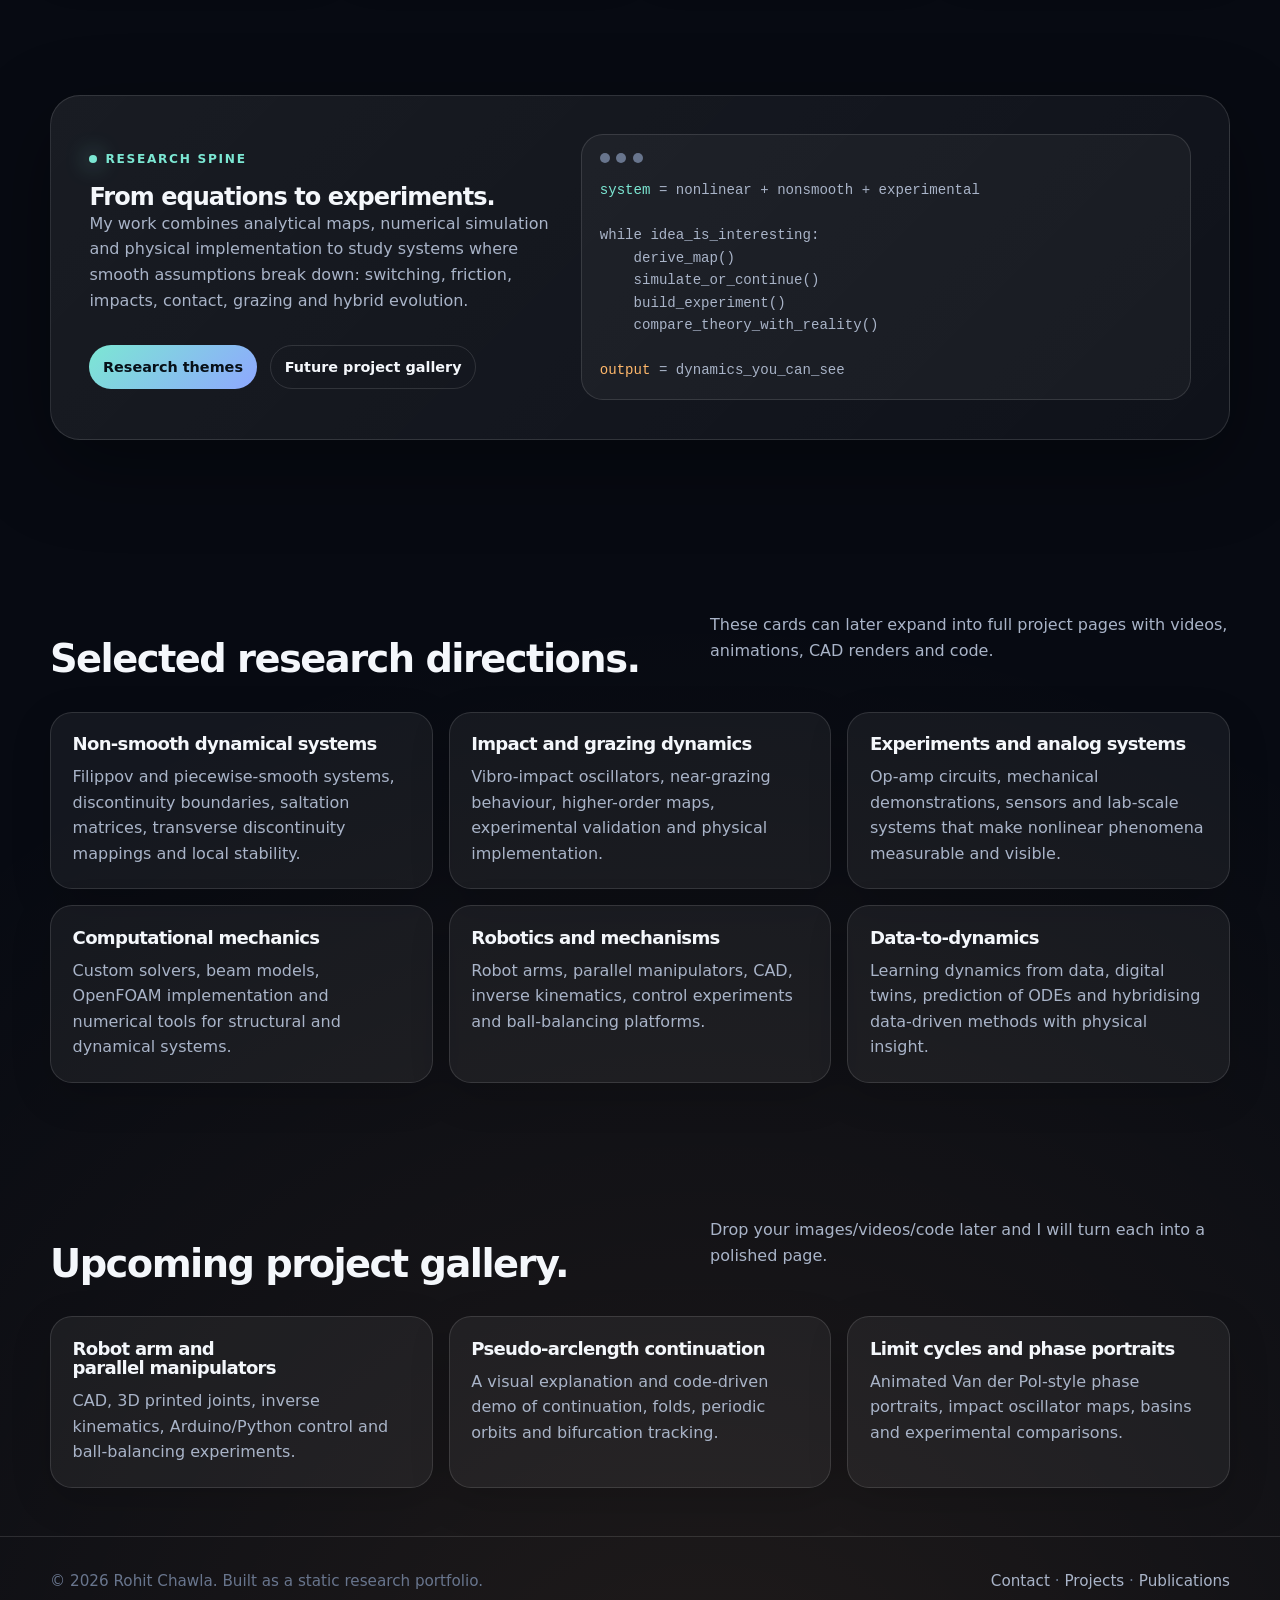
==== commit f85e1d9b: "Revise hero subtitle Updated the hero subtitle to provide a more detailed overview of research inter" ====
--- a/index.html
+++ b/index.html
@@ -3,7 +3,7 @@
 <head>
   <meta charset="utf-8">
   <meta name="viewport" content="width=device-width, initial-scale=1">
-  <title>Hello World!!! Rohit Chawla | Nonlinear Dynamics, Experiments & Engineering</title>
+  <title>Hello World!</title>
   <meta name="description" content="Rohit Chawla — nonlinear dynamics, non-smooth systems, experiments, engineering and computational research.">
   <meta name="theme-color" content="#070a12">
   <link rel="preconnect" href="https://fonts.googleapis.com">
@@ -38,7 +38,9 @@
         <div>
           <p class="eyebrow">Nonlinear dynamics · experiments · machines</p>
           <h1 class="hero-title-wide">I study dynamical systems by modelling, computing and building them.</h1>
-          <p class="hero-subtitle">I am a researcher working across nonlinear dynamics, non-smooth systems, bifurcation theory, experiments, computation, CAD, electronics and mechanical design. My work sits between physics and engineering: theory when it is needed, experiments when they reveal the real system, and prototypes when an idea has to become tangible.</p>
+          <p class="hero-subtitle">
+            I am a physicist, engineer, mechatronics hobbyist, and nonlinear dynamics researcher. My work focuses on non-smooth dynamical systems, bifurcation theory, and piecewise-smooth systems that arise in mechanics, electronics, and engineering — including vibro-impact systems, frictional systems, switching dynamics, and experimentally observed discontinuities. I combine analytical theory, mathematical modelling, numerical computation, and physical experiments to understand how nonlinear phenomena emerge, transition, and organise in real systems. I am especially interested in connecting rigorous dynamical-systems theory with experimental validation, mechatronic prototypes, electronics, CAD, and 3D-printed machines.
+          </p>
           <div class="hero-actions">
             <a class="btn primary" href="research.html">Explore research</a>
             <a class="btn" href="projects.html">Projects & builds</a>
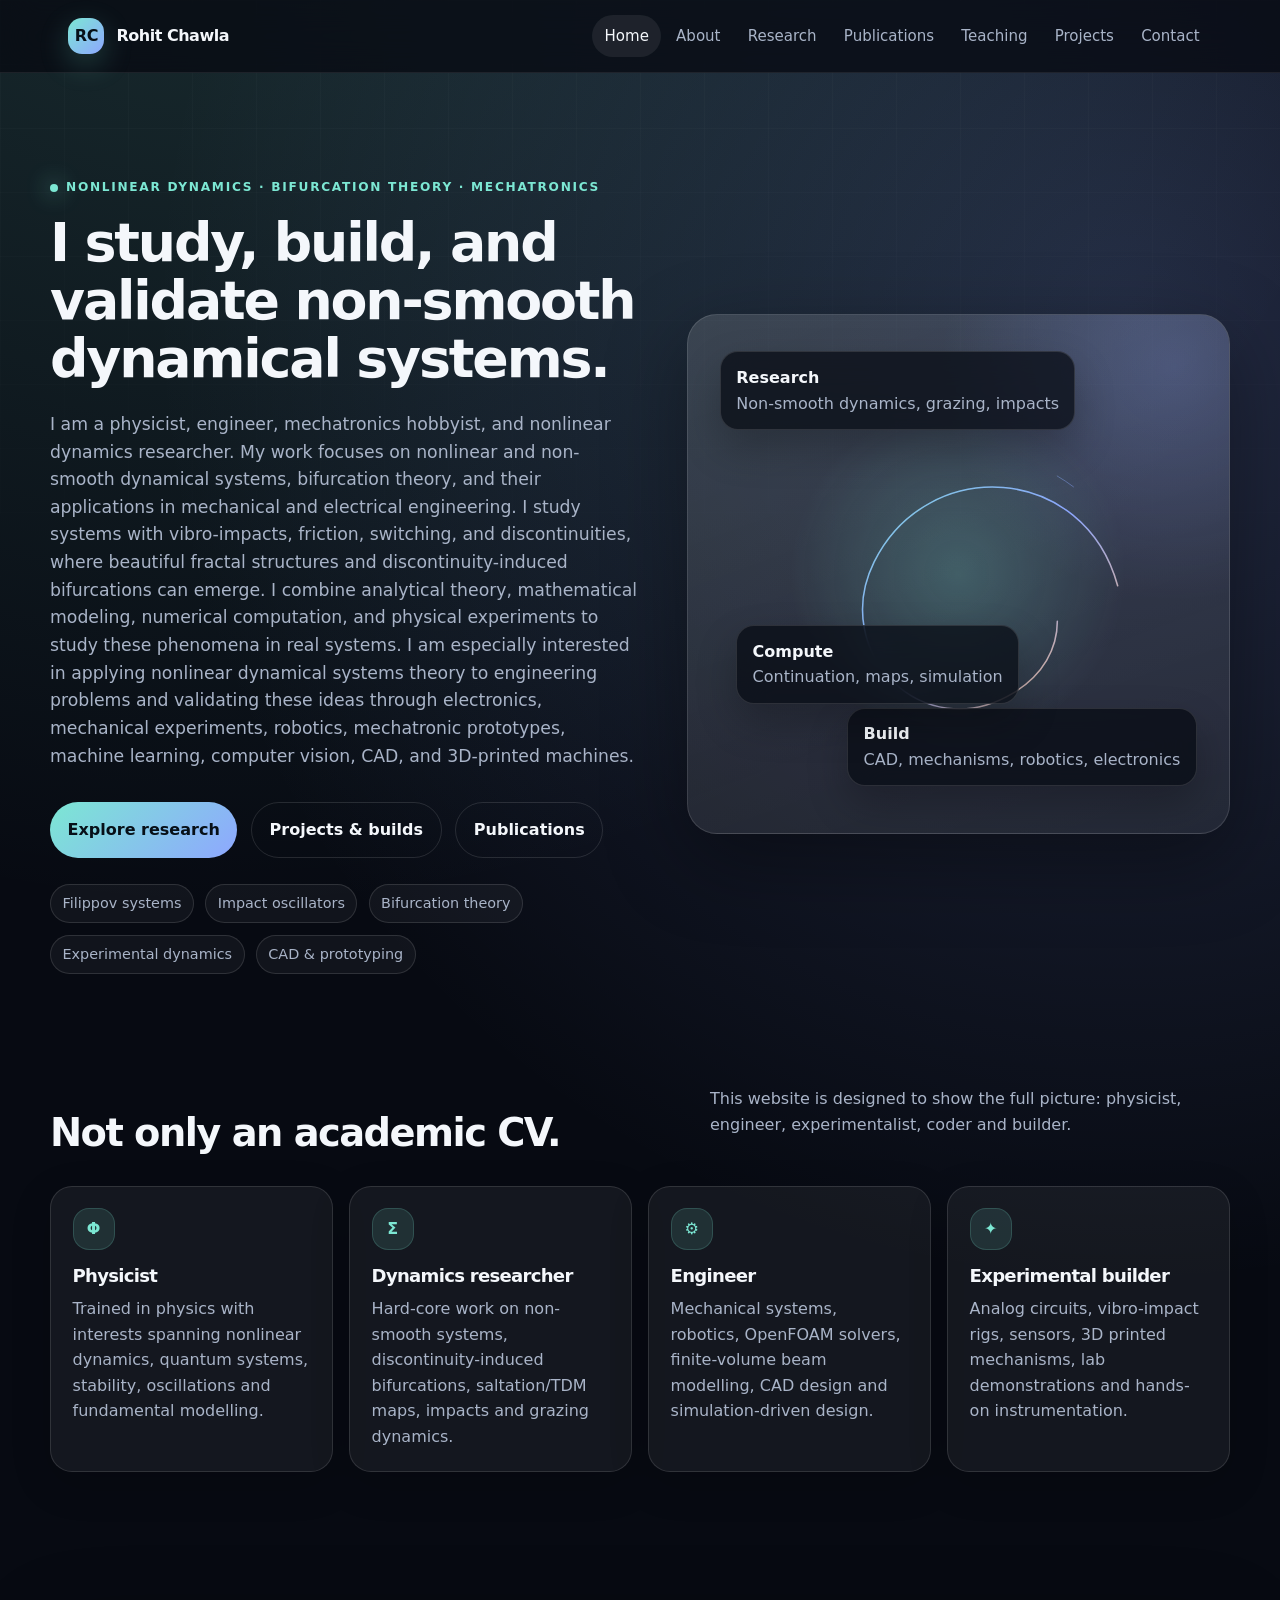
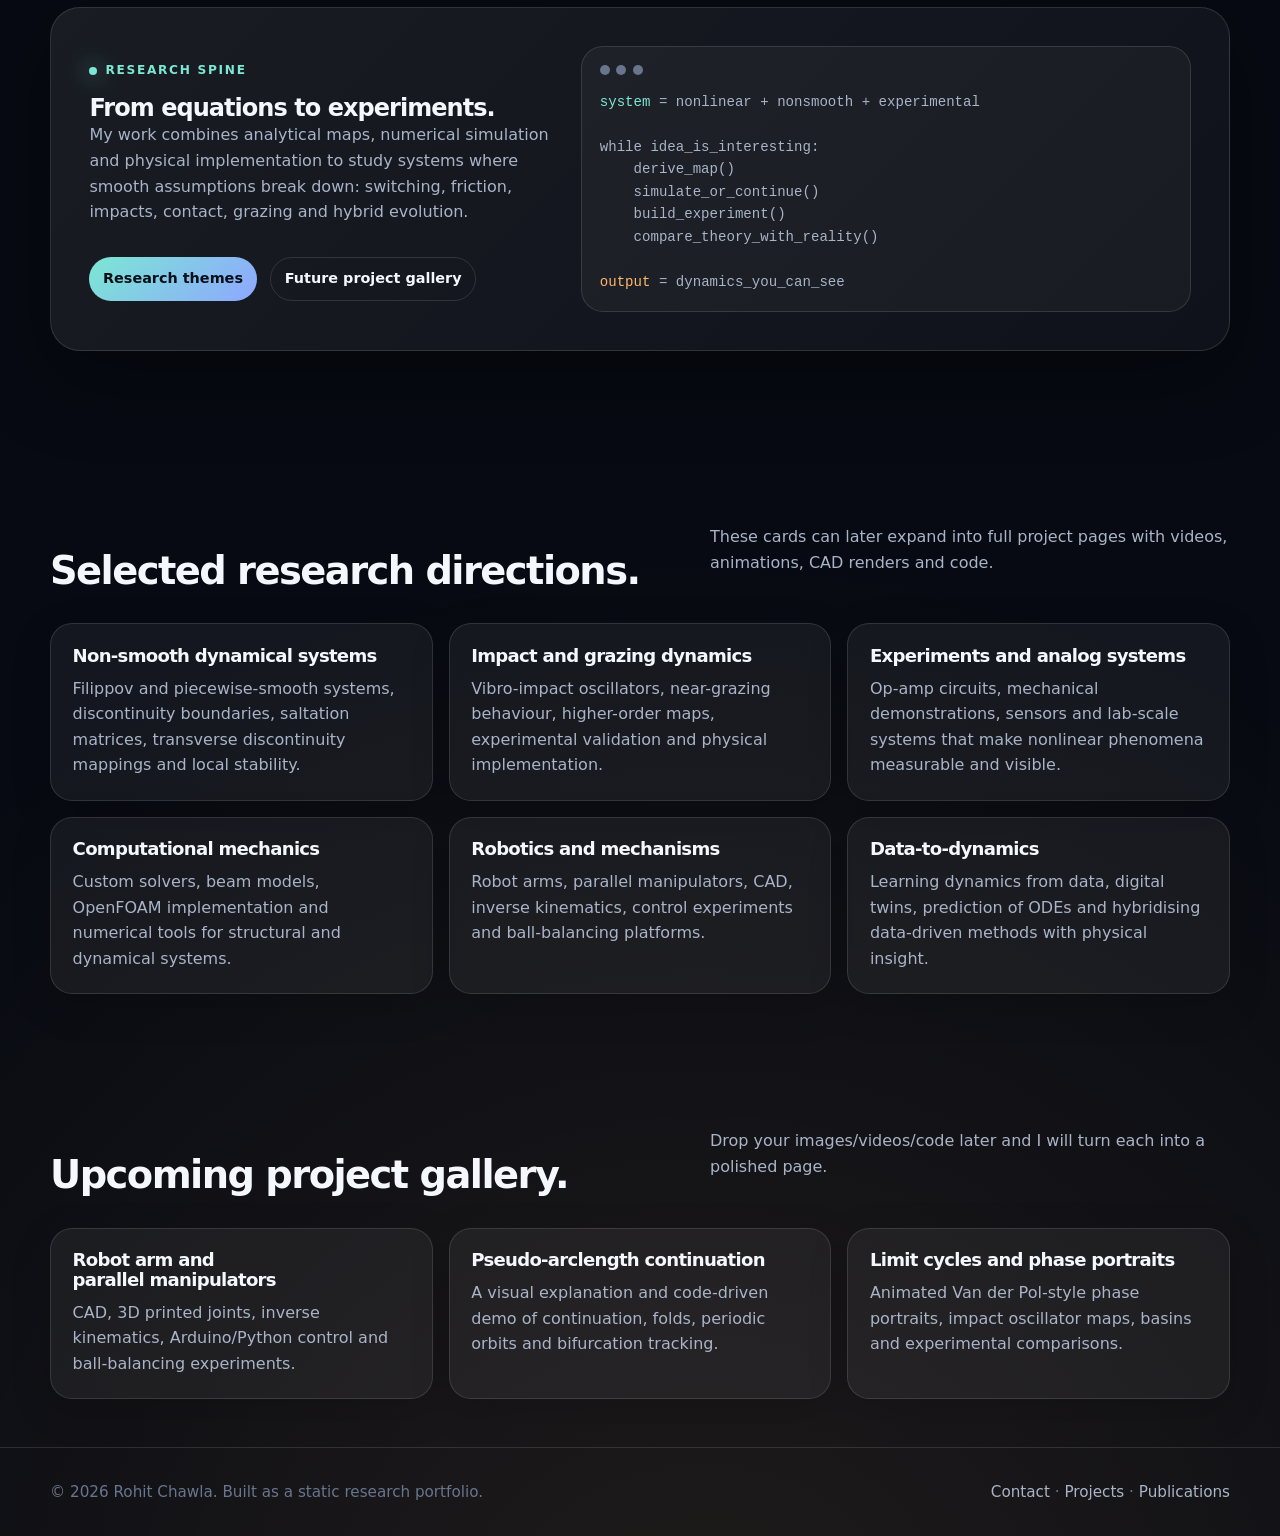
==== commit 3644d21d: "Revise hero section content Updated the hero section to reflect a more focused description of resear" ====
--- a/index.html
+++ b/index.html
@@ -36,10 +36,15 @@
     <section class="hero">
       <div class="container hero-grid">
         <div>
-          <p class="eyebrow">Nonlinear dynamics · experiments · machines</p>
-          <h1 class="hero-title-wide">I study dynamical systems by modelling, computing and building them.</h1>
+          <p class="eyebrow">Nonlinear dynamics · Bifurcation theory · Mechatronics</p>
+          <h1 class="hero-title-wide">I study, build, and validate non-smooth dynamical systems.</h1>
           <p class="hero-subtitle">
-            I am a physicist, engineer, mechatronics hobbyist, and nonlinear dynamics researcher. My work focuses on non-smooth dynamical systems, bifurcation theory, and piecewise-smooth systems that arise in mechanics, electronics, and engineering — including vibro-impact systems, frictional systems, switching dynamics, and experimentally observed discontinuities. I combine analytical theory, mathematical modelling, numerical computation, and physical experiments to understand how nonlinear phenomena emerge, transition, and organise in real systems. I am especially interested in connecting rigorous dynamical-systems theory with experimental validation, mechatronic prototypes, electronics, CAD, and 3D-printed machines.
+            I am a physicist, engineer, mechatronics hobbyist, and nonlinear dynamics researcher. 
+            My work focuses on nonlinear and non-smooth dynamical systems, bifurcation theory, and their applications in mechanical and electrical engineering. 
+            I study systems with vibro-impacts, friction, switching, and discontinuities, where beautiful fractal structures and discontinuity-induced bifurcations can emerge.
+            
+            I combine analytical theory, mathematical modeling, numerical computation, and physical experiments to study these phenomena in real systems. 
+            I am especially interested in applying nonlinear dynamical systems theory to engineering problems and validating these ideas through electronics, mechanical experiments, robotics, mechatronic prototypes, machine learning, computer vision, CAD, and 3D-printed machines.
           </p>
           <div class="hero-actions">
             <a class="btn primary" href="research.html">Explore research</a>
